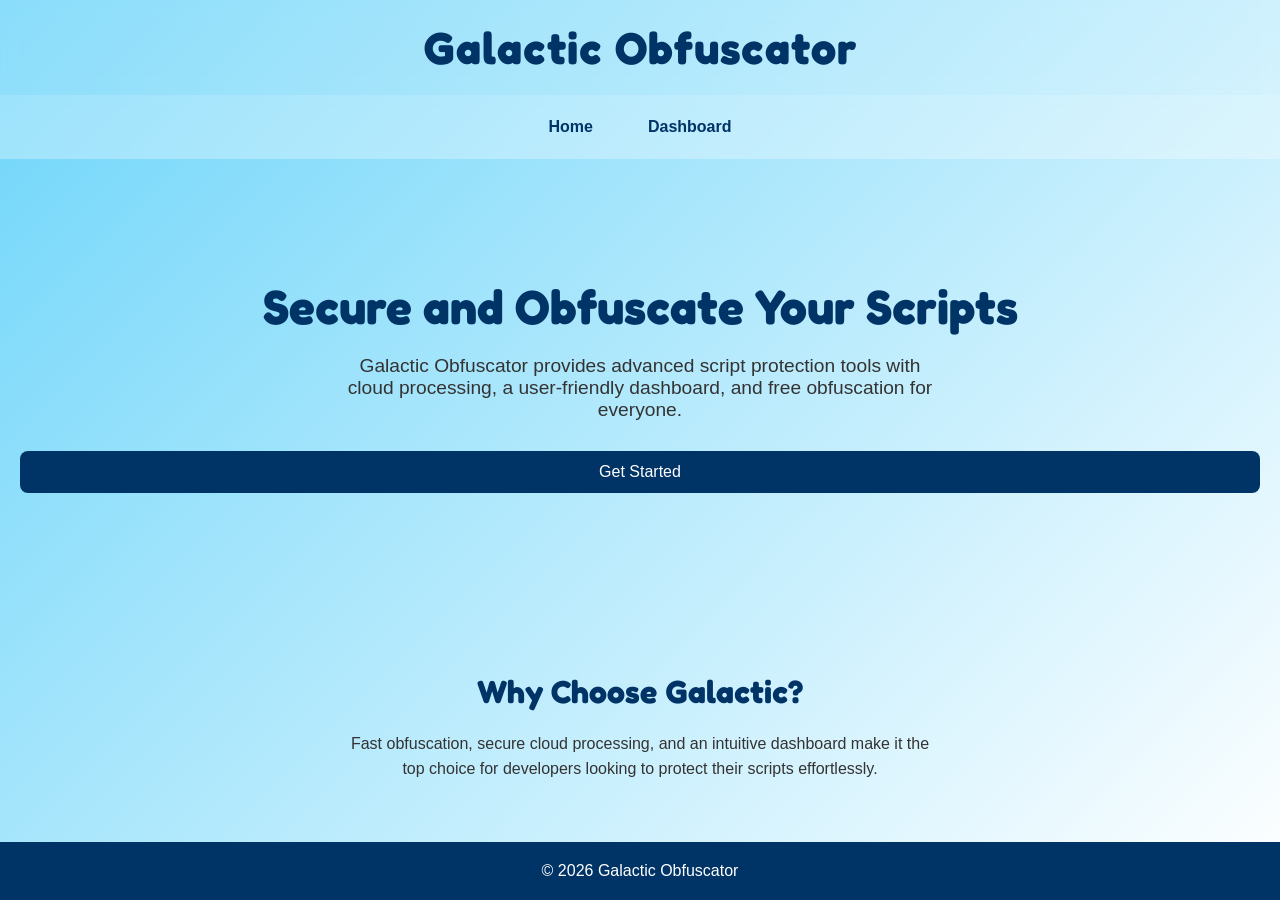
==== index.html @ f1b13725 "Update index.html" ====
<!DOCTYPE html>
<html lang="en">
<head>
<meta charset="UTF-8">
<meta name="viewport" content="width=device-width, initial-scale=1.0">
<title>Galactic Obfuscator</title>
<link href="https://fonts.googleapis.com/css2?family=Fredoka+One&display=swap" rel="stylesheet">

<!-- Open Graph / Discord Embed -->
<meta property="og:title" content="Galactic Obfuscator">
<meta property="og:description" content="The best obfuscator that's online and free!">
<meta property="og:image" content="https://galactic-scripts.github.io/obfuscator/assets/galactic-obfuscator.png">
<meta property="og:url" content="https://galactic-scripts.github.io/obfuscator/">
<meta property="og:type" content="website">

<style>
* {margin:0;padding:0;box-sizing:border-box;}
body {
    background: linear-gradient(135deg, #6dd5fa, #ffffff);
    color:#333;
    min-height:100vh;
    display:flex;
    flex-direction:column;
    font-family:'Segoe UI', Tahoma, Geneva, Verdana, sans-serif;
}
header {
    padding:20px 0;
    text-align:center;
    background:rgba(255,255,255,0.2);
    backdrop-filter: blur(8px);
}
header h1 {
    font-family:'Fredoka One', cursive;
    font-size:2.8rem;
    color:#003366;
    letter-spacing:1px;
}
nav {
    display:flex;
    justify-content:center;
    gap:25px;
    padding:15px 0;
    background:rgba(255,255,255,0.3);
    backdrop-filter: blur(5px);
}
nav a {
    text-decoration:none;
    color:#003366;
    font-weight:bold;
    padding:8px 15px;
    border-radius:6px;
    transition:all 0.3s ease;
}
nav a:hover {background:#003366; color:white;}
.hero {
    text-align:center;
    padding:100px 20px;
    flex:1;
    display:flex;
    flex-direction:column;
    justify-content:center;
}
.hero h2 {
    font-family:'Fredoka One', cursive;
    font-size:3rem;
    margin-bottom:20px;
    color:#003366;
}
.hero p {
    font-size:1.2rem;
    max-width:600px;
    margin:0 auto 30px;
}
.button {
    display:inline-block;
    padding:12px 25px; /* smaller than before */
    font-size:1rem;
    background:#003366;
    color:white;
    border-radius:8px;
    text-decoration:none;
    transition: background 0.3s ease;
}
.button:hover {background:#0055aa;}
.section {
    padding:60px 20px;
    text-align:center;
}
.section h3 {
    font-family:'Fredoka One', cursive;
    font-size:2rem;
    margin-bottom:20px;
    color:#003366;
}
.section p {
    font-size:1rem;
    max-width:600px;
    margin:auto;
    line-height:1.6;
}
footer {
    background:#003366;
    color:white;
    text-align:center;
    padding:20px;
}
</style>
</head>
<body>

<header>
<h1>Galactic Obfuscator</h1>
</header>

<nav>
<a href="index.html">Home</a>
<a href="dashboard.html">Dashboard</a>
</nav>

<div class="hero">
<h2>Secure and Obfuscate Your Scripts</h2>
<p>Galactic Obfuscator provides advanced script protection tools with cloud processing, a user-friendly dashboard, and free obfuscation for everyone.</p>
<a class="button" href="dashboard.html">Get Started</a>
</div>

<div class="section">
<h3>Why Choose Galactic?</h3>
<p>Fast obfuscation, secure cloud processing, and an intuitive dashboard make it the top choice for developers looking to protect their scripts effortlessly.</p>
</div>

<footer>
© 2026 Galactic Obfuscator
</footer>

</body>
</html>
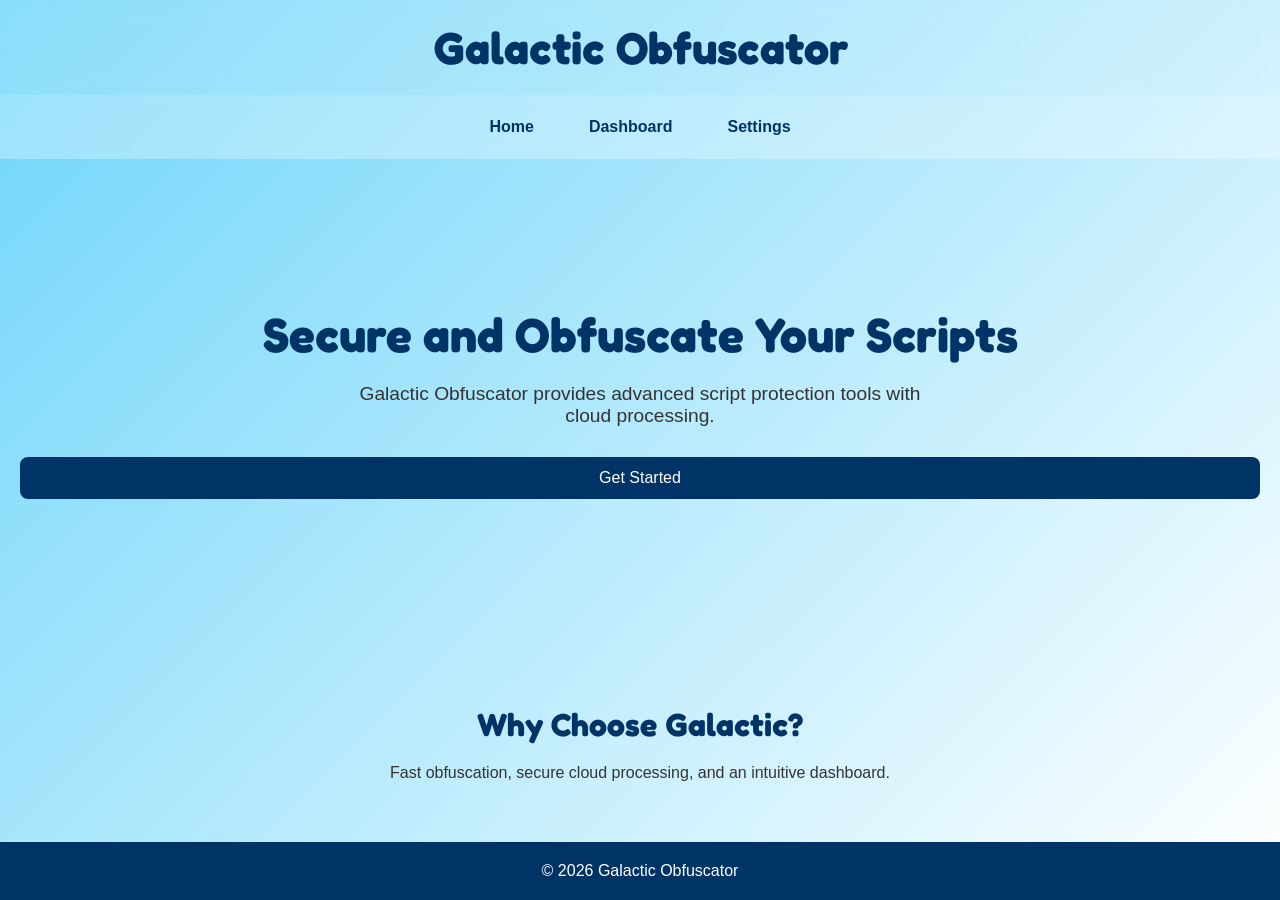
==== commit 58efd1c4: "Update index.html" ====
--- a/index.html
+++ b/index.html
@@ -6,15 +6,15 @@
 <title>Galactic Obfuscator</title>
 <link href="https://fonts.googleapis.com/css2?family=Fredoka+One&display=swap" rel="stylesheet">
 
-<!-- Open Graph / Discord Embed -->
 <meta property="og:title" content="Galactic Obfuscator">
 <meta property="og:description" content="The best obfuscator that's online and free!">
 <meta property="og:image" content="https://galactic-scripts.github.io/obfuscator/assets/galactic-obfuscator.png">
-<meta property="og:url" content="https://galactic-scripts.github.io/obfuscator/">
+<meta property="og:url" content="https://galactic-scripts.github.io/obfuscator/index.html">
 <meta property="og:type" content="website">
 
 <style>
 * {margin:0;padding:0;box-sizing:border-box;}
+
 body {
     background: linear-gradient(135deg, #6dd5fa, #ffffff);
     color:#333;
@@ -23,18 +23,20 @@
     flex-direction:column;
     font-family:'Segoe UI', Tahoma, Geneva, Verdana, sans-serif;
 }
+
 header {
     padding:20px 0;
     text-align:center;
     background:rgba(255,255,255,0.2);
     backdrop-filter: blur(8px);
 }
+
 header h1 {
     font-family:'Fredoka One', cursive;
     font-size:2.8rem;
     color:#003366;
-    letter-spacing:1px;
-}
+}
+
 nav {
     display:flex;
     justify-content:center;
@@ -43,6 +45,7 @@
     background:rgba(255,255,255,0.3);
     backdrop-filter: blur(5px);
 }
+
 nav a {
     text-decoration:none;
     color:#003366;
@@ -51,7 +54,9 @@
     border-radius:6px;
     transition:all 0.3s ease;
 }
+
 nav a:hover {background:#003366; color:white;}
+
 .hero {
     text-align:center;
     padding:100px 20px;
@@ -60,52 +65,86 @@
     flex-direction:column;
     justify-content:center;
 }
+
 .hero h2 {
     font-family:'Fredoka One', cursive;
     font-size:3rem;
     margin-bottom:20px;
     color:#003366;
 }
+
 .hero p {
     font-size:1.2rem;
     max-width:600px;
     margin:0 auto 30px;
 }
+
 .button {
     display:inline-block;
-    padding:12px 25px; /* smaller than before */
+    padding:12px 25px;
     font-size:1rem;
     background:#003366;
     color:white;
     border-radius:8px;
     text-decoration:none;
-    transition: background 0.3s ease;
-}
+}
+
 .button:hover {background:#0055aa;}
+
 .section {
     padding:60px 20px;
     text-align:center;
 }
+
 .section h3 {
     font-family:'Fredoka One', cursive;
     font-size:2rem;
     margin-bottom:20px;
     color:#003366;
 }
+
 .section p {
     font-size:1rem;
     max-width:600px;
     margin:auto;
-    line-height:1.6;
-}
+}
+
 footer {
     background:#003366;
     color:white;
     text-align:center;
     padding:20px;
 }
+
+/* DARK MODE */
+body.dark {
+    background: linear-gradient(135deg, #0f172a, #020617);
+    color: #e5e7eb;
+}
+
+body.dark header,
+body.dark nav {
+    background: rgba(0,0,0,0.4);
+}
+
+body.dark nav a {
+    color: #e5e7eb;
+}
+
+body.dark nav a:hover {
+    background: #1e293b;
+}
+
+body.dark .button {
+    background:#1e293b;
+}
+
+body.dark .button:hover {
+    background:#334155;
+}
 </style>
 </head>
+
 <body>
 
 <header>
@@ -115,22 +154,48 @@
 <nav>
 <a href="index.html">Home</a>
 <a href="dashboard.html">Dashboard</a>
+<a href="settings.html">Settings</a>
 </nav>
 
 <div class="hero">
 <h2>Secure and Obfuscate Your Scripts</h2>
-<p>Galactic Obfuscator provides advanced script protection tools with cloud processing, a user-friendly dashboard, and free obfuscation for everyone.</p>
+<p>Galactic Obfuscator provides advanced script protection tools with cloud processing.</p>
 <a class="button" href="dashboard.html">Get Started</a>
 </div>
 
 <div class="section">
 <h3>Why Choose Galactic?</h3>
-<p>Fast obfuscation, secure cloud processing, and an intuitive dashboard make it the top choice for developers looking to protect their scripts effortlessly.</p>
+<p>Fast obfuscation, secure cloud processing, and an intuitive dashboard.</p>
 </div>
 
 <footer>
 © 2026 Galactic Obfuscator
 </footer>
 
+<script>
+function applyTheme(theme) {
+    if(theme === "system"){
+        if(window.matchMedia("(prefers-color-scheme: dark)").matches){
+            document.body.classList.add("dark");
+        } else {
+            document.body.classList.remove("dark");
+        }
+    } else if(theme === "dark"){
+        document.body.classList.add("dark");
+    } else {
+        document.body.classList.remove("dark");
+    }
+}
+
+const savedTheme = localStorage.getItem("theme") || "system";
+applyTheme(savedTheme);
+
+window.matchMedia("(prefers-color-scheme: dark)").addEventListener("change", () => {
+    if((localStorage.getItem("theme") || "system") === "system"){
+        applyTheme("system");
+    }
+});
+</script>
+
 </body>
 </html>
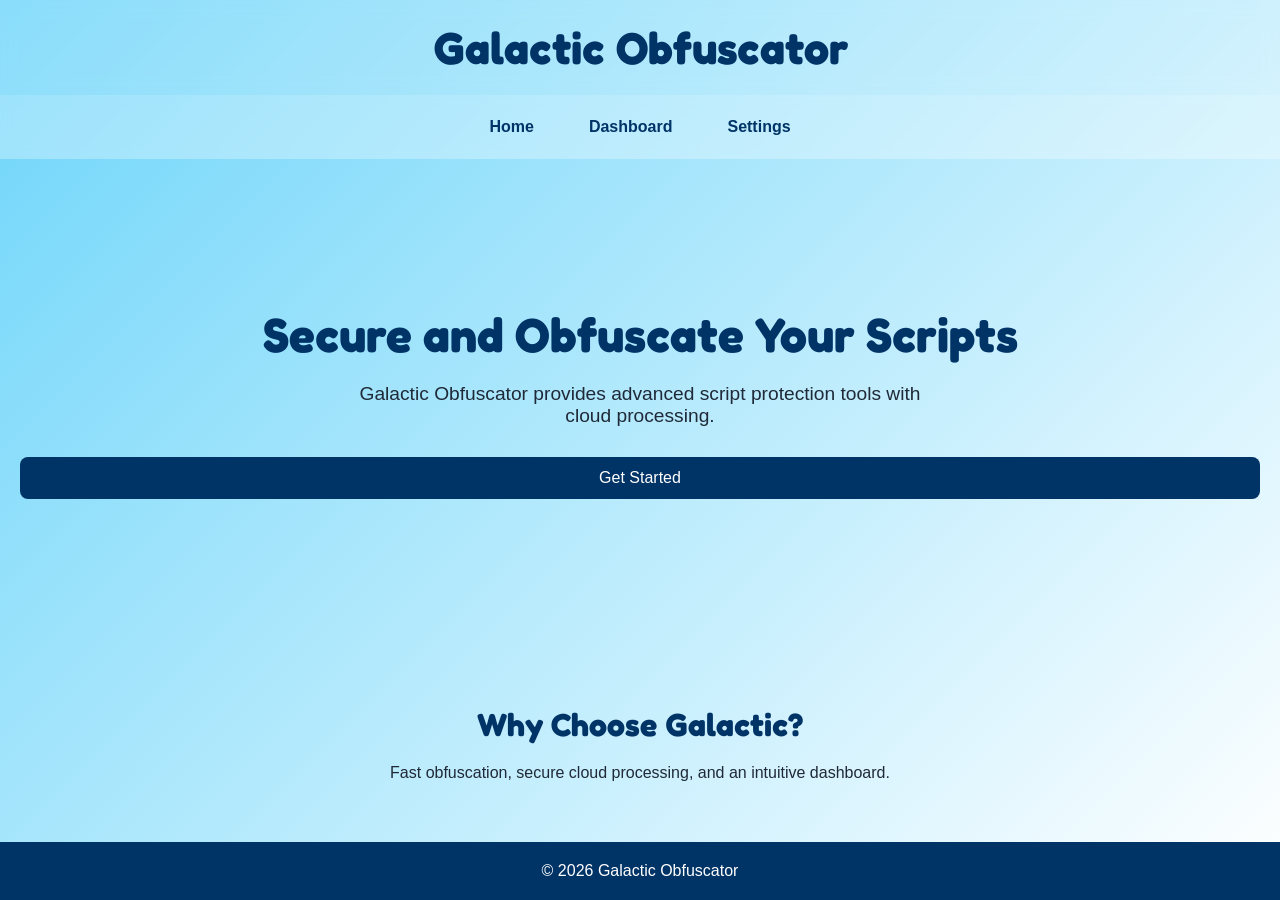
==== commit 1ec36911: "Update index.html" ====
--- a/index.html
+++ b/index.html
@@ -17,7 +17,7 @@
 
 body {
     background: linear-gradient(135deg, #6dd5fa, #ffffff);
-    color:#333;
+    color:#1f2937;
     min-height:100vh;
     display:flex;
     flex-direction:column;
@@ -116,12 +116,15 @@
     padding:20px;
 }
 
-/* DARK MODE */
 body.dark {
     background: linear-gradient(135deg, #0f172a, #020617);
     color: #e5e7eb;
 }
 
+body.dark * {
+    color: inherit;
+}
+
 body.dark header,
 body.dark nav {
     background: rgba(0,0,0,0.4);
@@ -133,10 +136,12 @@
 
 body.dark nav a:hover {
     background: #1e293b;
+    color: white;
 }
 
 body.dark .button {
     background:#1e293b;
+    color:white;
 }
 
 body.dark .button:hover {
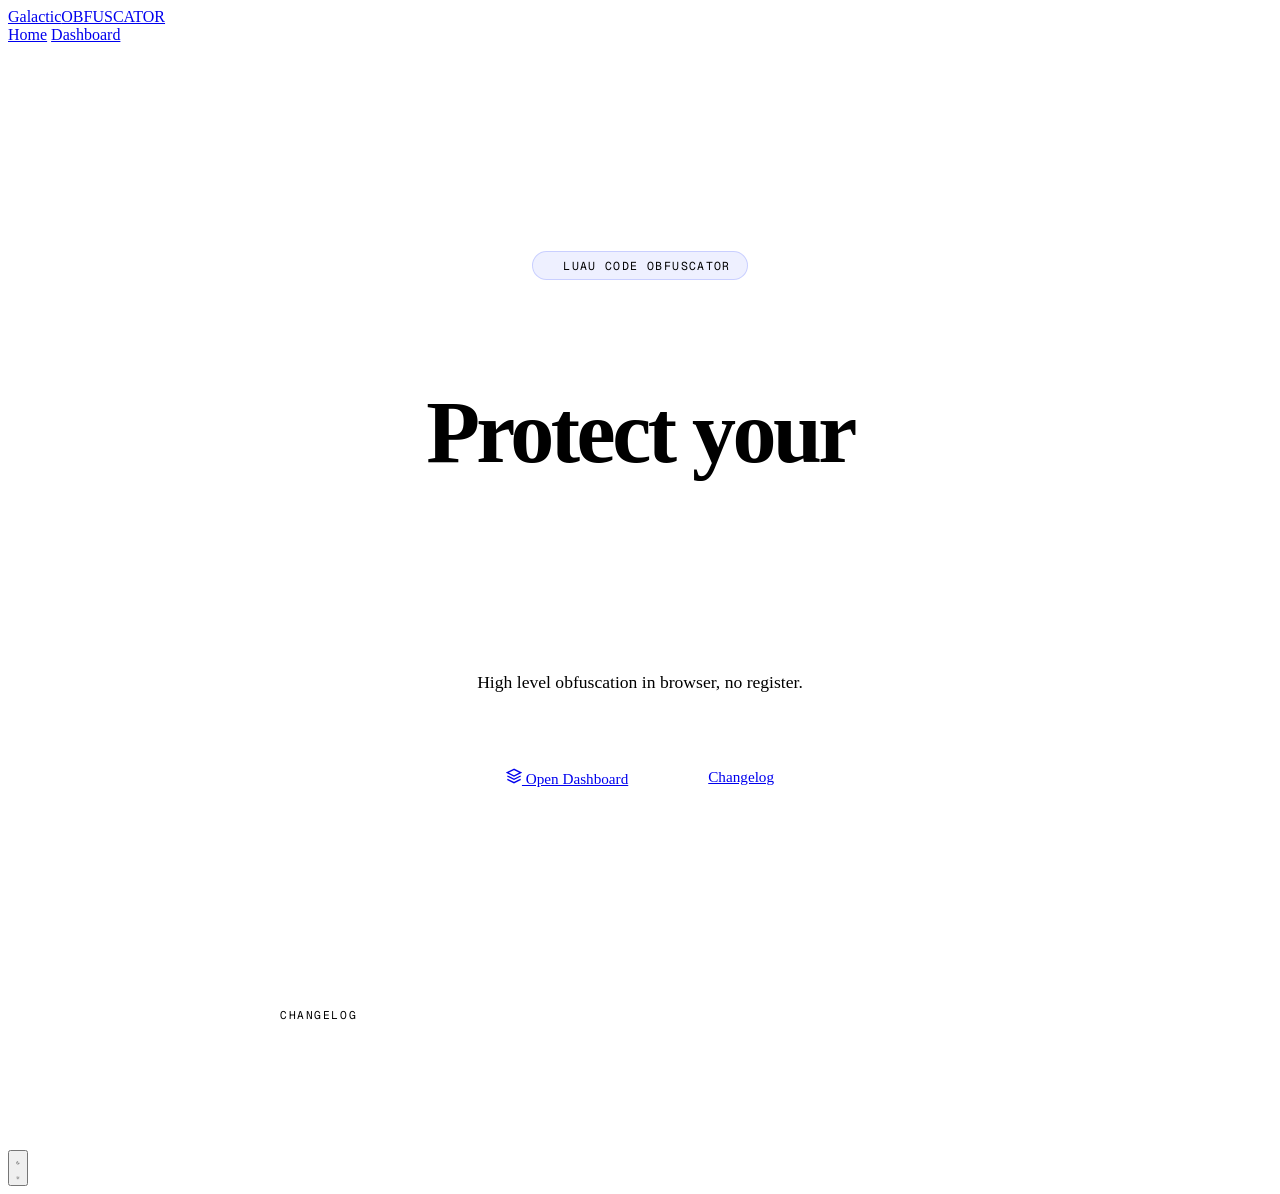
==== commit c1b5b6d5: "Update index.html" ====
--- a/index.html
+++ b/index.html
@@ -1,206 +1,292 @@
 <!DOCTYPE html>
-<html lang="en">
+<html lang="ru" data-theme="dark">
 <head>
-<meta charset="UTF-8">
-<meta name="viewport" content="width=device-width, initial-scale=1.0">
-<title>Galactic Obfuscator</title>
-<link href="https://fonts.googleapis.com/css2?family=Fredoka+One&display=swap" rel="stylesheet">
-
-<meta property="og:title" content="Galactic Obfuscator">
-<meta property="og:description" content="The best obfuscator that's online and free!">
-<meta property="og:image" content="https://galactic-scripts.github.io/obfuscator/assets/galactic-obfuscator.png">
-<meta property="og:url" content="https://galactic-scripts.github.io/obfuscator/index.html">
-<meta property="og:type" content="website">
-
-<style>
-* {margin:0;padding:0;box-sizing:border-box;}
-
-body {
-    background: linear-gradient(135deg, #6dd5fa, #ffffff);
-    color:#1f2937;
-    min-height:100vh;
-    display:flex;
-    flex-direction:column;
-    font-family:'Segoe UI', Tahoma, Geneva, Verdana, sans-serif;
-}
-
-header {
-    padding:20px 0;
-    text-align:center;
-    background:rgba(255,255,255,0.2);
-    backdrop-filter: blur(8px);
-}
-
-header h1 {
-    font-family:'Fredoka One', cursive;
-    font-size:2.8rem;
-    color:#003366;
-}
-
-nav {
-    display:flex;
-    justify-content:center;
-    gap:25px;
-    padding:15px 0;
-    background:rgba(255,255,255,0.3);
-    backdrop-filter: blur(5px);
-}
-
-nav a {
-    text-decoration:none;
-    color:#003366;
-    font-weight:bold;
-    padding:8px 15px;
-    border-radius:6px;
-    transition:all 0.3s ease;
-}
-
-nav a:hover {background:#003366; color:white;}
-
-.hero {
-    text-align:center;
-    padding:100px 20px;
-    flex:1;
-    display:flex;
-    flex-direction:column;
-    justify-content:center;
-}
-
-.hero h2 {
-    font-family:'Fredoka One', cursive;
-    font-size:3rem;
-    margin-bottom:20px;
-    color:#003366;
-}
-
-.hero p {
-    font-size:1.2rem;
-    max-width:600px;
-    margin:0 auto 30px;
-}
-
-.button {
-    display:inline-block;
-    padding:12px 25px;
-    font-size:1rem;
-    background:#003366;
-    color:white;
-    border-radius:8px;
-    text-decoration:none;
-}
-
-.button:hover {background:#0055aa;}
-
-.section {
-    padding:60px 20px;
-    text-align:center;
-}
-
-.section h3 {
-    font-family:'Fredoka One', cursive;
-    font-size:2rem;
-    margin-bottom:20px;
-    color:#003366;
-}
-
-.section p {
-    font-size:1rem;
-    max-width:600px;
-    margin:auto;
-}
-
-footer {
-    background:#003366;
-    color:white;
-    text-align:center;
-    padding:20px;
-}
-
-body.dark {
-    background: linear-gradient(135deg, #0f172a, #020617);
-    color: #e5e7eb;
-}
-
-body.dark * {
-    color: inherit;
-}
-
-body.dark header,
-body.dark nav {
-    background: rgba(0,0,0,0.4);
-}
-
-body.dark nav a {
-    color: #e5e7eb;
-}
-
-body.dark nav a:hover {
-    background: #1e293b;
-    color: white;
-}
-
-body.dark .button {
-    background:#1e293b;
-    color:white;
-}
-
-body.dark .button:hover {
-    background:#334155;
-}
-</style>
+  <meta charset="UTF-8" />
+  <meta name="viewport" content="width=device-width, initial-scale=1.0"/>
+  <title>Galactic Obfuscator - Home</title>
+  <link rel="preconnect" href="https://fonts.googleapis.com">
+  <link href="https://fonts.googleapis.com/css2?family=Geist:wght@400;600;800&family=Geist+Mono:wght@400;700&display=swap" rel="stylesheet">
+  <link rel="stylesheet" href="design.css">
+  <style>
+    /* ── Hero ── */
+    .hero {
+      display: flex;
+      flex-direction: column;
+      align-items: center;
+      justify-content: center;
+      text-align: center;
+      min-height: calc(100vh - 64px);
+      padding: 4rem 2rem;
+      position: relative;
+      z-index: 1;
+    }
+
+    .hero-badge {
+      display: inline-flex;
+      align-items: center;
+      gap: 0.5rem;
+      font-family: 'Geist Mono', monospace;
+      font-size: 0.72rem;
+      letter-spacing: 0.12em;
+      text-transform: uppercase;
+      color: var(--accent);
+      background: rgba(92,111,255,0.1);
+      border: 1px solid rgba(92,111,255,0.25);
+      padding: 0.4rem 1rem;
+      border-radius: 100px;
+      margin-bottom: 2rem;
+      animation: fadeUp 0.5s ease both;
+    }
+    .hero-badge::before {
+      content: '';
+      width: 6px; height: 6px;
+      border-radius: 50%;
+      background: var(--accent);
+      box-shadow: 0 0 6px var(--accent);
+    }
+
+    .hero h1 {
+      font-size: clamp(2.8rem, 8vw, 5.5rem);
+      font-weight: 800;
+      line-height: 1.08;
+      letter-spacing: -0.04em;
+      max-width: 800px;
+      animation: fadeUp 0.5s 0.1s ease both;
+    }
+    .hero h1 em {
+      font-style: normal;
+      background: linear-gradient(90deg, var(--accent), var(--accent2));
+      -webkit-background-clip: text;
+      -webkit-text-fill-color: transparent;
+    }
+
+    .hero-sub {
+      color: var(--text-muted);
+      font-size: 1.1rem;
+      max-width: 480px;
+      margin-top: 1.25rem;
+      line-height: 1.6;
+      animation: fadeUp 0.5s 0.2s ease both;
+    }
+
+    .hero-actions {
+      display: flex;
+      gap: 1rem;
+      margin-top: 2.5rem;
+      animation: fadeUp 0.5s 0.3s ease both;
+    }
+
+    .btn-lg {
+      padding: 0.85rem 2rem;
+      font-size: 0.95rem;
+      border-radius: 12px;
+    }
+
+    /* ── Changelog ── */
+    .changelog-section {
+      position: relative;
+      z-index: 1;
+      max-width: 720px;
+      margin: 0 auto;
+      padding: 0 2rem 6rem;
+    }
+
+    .section-label {
+      font-family: 'Geist Mono', monospace;
+      font-size: 0.7rem;
+      letter-spacing: 0.14em;
+      text-transform: uppercase;
+      color: var(--accent);
+      margin-bottom: 2rem;
+      display: flex;
+      align-items: center;
+      gap: 0.75rem;
+    }
+    .section-label::after {
+      content: '';
+      flex: 1;
+      height: 1px;
+      background: var(--border);
+    }
+
+    .changelog-list {
+      display: flex;
+      flex-direction: column;
+      gap: 1px;
+    }
+
+    .changelog-item {
+      display: grid;
+      grid-template-columns: 110px 1fr;
+      gap: 1.5rem;
+      padding: 1.5rem 0;
+      border-bottom: 1px solid var(--border);
+      animation: fadeUp 0.5s ease both;
+    }
+    .changelog-item:last-child { border-bottom: none; }
+
+    .changelog-date {
+      font-family: 'Geist Mono', monospace;
+      font-size: 0.72rem;
+      color: var(--text-muted);
+      padding-top: 0.2rem;
+      letter-spacing: 0.05em;
+    }
+
+    .changelog-body {}
+
+    .changelog-version {
+      display: inline-flex;
+      align-items: center;
+      gap: 0.4rem;
+      font-family: 'Geist Mono', monospace;
+      font-size: 0.72rem;
+      font-weight: 700;
+      color: var(--accent2);
+      background: rgba(167,139,250,0.1);
+      border: 1px solid rgba(167,139,250,0.2);
+      padding: 0.2rem 0.6rem;
+      border-radius: 6px;
+      margin-bottom: 0.6rem;
+    }
+
+    .changelog-title {
+      font-size: 1rem;
+      font-weight: 600;
+      margin-bottom: 0.5rem;
+      letter-spacing: -0.02em;
+    }
+
+    .changelog-notes {
+      list-style: none;
+      display: flex;
+      flex-direction: column;
+      gap: 0.3rem;
+    }
+    .changelog-notes li {
+      font-size: 0.875rem;
+      color: var(--text-muted);
+      display: flex;
+      gap: 0.6rem;
+      line-height: 1.5;
+    }
+    .changelog-notes li::before {
+      content: '—';
+      color: var(--accent);
+      flex-shrink: 0;
+    }
+
+    /* tags */
+    .tag {
+      display: inline-block;
+      font-family: 'Geist Mono', monospace;
+      font-size: 0.65rem;
+      padding: 0.15rem 0.5rem;
+      border-radius: 4px;
+      margin-left: 0.4rem;
+      vertical-align: middle;
+      font-weight: 700;
+      letter-spacing: 0.05em;
+    }
+    .tag-new  { background: rgba(34,197,94,0.12);  color: #22c55e; }
+    .tag-fix  { background: rgba(251,191,36,0.12); color: #fbbf24; }
+    .tag-upd  { background: rgba(92,111,255,0.12); color: var(--accent); }
+
+    @media (max-width: 560px) {
+      .changelog-item { grid-template-columns: 1fr; gap: 0.5rem; }
+    }
+  </style>
 </head>
-
 <body>
 
-<header>
-<h1>Galactic Obfuscator</h1>
-</header>
-
+<!-- Stars -->
+<div class="stars" id="stars"></div>
+<div class="nebula nebula-1"></div>
+<div class="nebula nebula-2"></div>
+<div class="nebula nebula-3"></div>
+
+<!-- Nav -->
 <nav>
-<a href="index.html">Home</a>
-<a href="dashboard.html">Dashboard</a>
-<a href="settings.html">Settings</a>
+  <a href="/" class="nav-logo">Galactic<span>OBFUSCATOR</span></a>
+  <div class="nav-links">
+    <a href="home.html" class="active">Home</a>
+    <a href="index.html">Dashboard</a>
+  </div>
 </nav>
 
-<div class="hero">
-<h2>Secure and Obfuscate Your Scripts</h2>
-<p>Galactic Obfuscator provides advanced script protection tools with cloud processing.</p>
-<a class="button" href="dashboard.html">Get Started</a>
-</div>
-
-<div class="section">
-<h3>Why Choose Galactic?</h3>
-<p>Fast obfuscation, secure cloud processing, and an intuitive dashboard.</p>
-</div>
-
-<footer>
-© 2026 Galactic Obfuscator
-</footer>
+<!-- Hero -->
+<section class="hero">
+  <div class="hero-badge">Luau Code Obfuscator</div>
+  <h1>Protect your<br><em>Luau scripts</em></h1>
+  <p class="hero-sub">High level obfuscation in browser, no register.</p>
+  <div class="hero-actions">
+    <a href="index.html" class="btn btn-primary btn-lg">
+      <svg width="16" height="16" fill="none" stroke="currentColor" stroke-width="2" viewBox="0 0 24 24">
+        <path d="M12 2L2 7l10 5 10-5-10-5z"/>
+        <path d="M2 17l10 5 10-5"/>
+        <path d="M2 12l10 5 10-5"/>
+      </svg>
+      Open Dashboard
+    </a>
+    <a href="#changelog" class="btn btn-secondary btn-lg">Changelog</a>
+  </div>
+</section>
+
+<!-- Changelog -->
+<section class="changelog-section" id="changelog">
+  <div class="section-label">Changelog</div>
+
+  <div class="changelog-list">
+
+
+
+  </div>
+</section>
+
+<!-- Theme Toggle -->
+<button id="theme-toggle" title="Toggle theme">
+  <svg id="icon-moon" xmlns="http://www.w3.org/2000/svg" fill="none"
+    viewBox="0 0 24 24" stroke="currentColor" stroke-width="2">
+    <path d="M21 12.79A9 9 0 1111.21 3a7 7 0 009.79 9.79z"/>
+  </svg>
+  <svg id="icon-sun" xmlns="http://www.w3.org/2000/svg" fill="none"
+    viewBox="0 0 24 24" stroke="currentColor" stroke-width="2">
+    <circle cx="12" cy="12" r="5"/>
+    <line x1="12" y1="1" x2="12" y2="3"/>
+    <line x1="12" y1="21" x2="12" y2="23"/>
+    <line x1="4.22" y1="4.22" x2="5.64" y2="5.64"/>
+    <line x1="18.36" y1="18.36" x2="19.78" y2="19.78"/>
+    <line x1="1" y1="12" x2="3" y2="12"/>
+    <line x1="21" y1="12" x2="23" y2="12"/>
+    <line x1="4.22" y1="19.78" x2="5.64" y2="18.36"/>
+    <line x1="18.36" y1="5.64" x2="19.78" y2="4.22"/>
+  </svg>
+</button>
 
 <script>
-function applyTheme(theme) {
-    if(theme === "system"){
-        if(window.matchMedia("(prefers-color-scheme: dark)").matches){
-            document.body.classList.add("dark");
-        } else {
-            document.body.classList.remove("dark");
-        }
-    } else if(theme === "dark"){
-        document.body.classList.add("dark");
-    } else {
-        document.body.classList.remove("dark");
-    }
-}
-
-const savedTheme = localStorage.getItem("theme") || "system";
-applyTheme(savedTheme);
-
-window.matchMedia("(prefers-color-scheme: dark)").addEventListener("change", () => {
-    if((localStorage.getItem("theme") || "system") === "system"){
-        applyTheme("system");
-    }
-});
+  // Stars
+  const starsEl = document.getElementById('stars');
+  for (let i = 0; i < 120; i++) {
+    const s = document.createElement('span');
+    s.style.cssText = `
+      left:${Math.random()*100}%;
+      top:${Math.random()*100}%;
+      --d:${2+Math.random()*4}s;
+      --delay:${Math.random()*5}s;
+      opacity:${0.2+Math.random()*0.6};
+      width:${Math.random()<0.15?3:2}px;
+      height:${Math.random()<0.15?3:2}px;
+    `;
+    starsEl.appendChild(s);
+  }
+
+  // Theme toggle
+  document.getElementById('theme-toggle').addEventListener('click', () => {
+    const html = document.documentElement;
+    html.setAttribute('data-theme',
+      html.getAttribute('data-theme') === 'dark' ? 'light' : 'dark'
+    );
+  });
 </script>
-
 </body>
 </html>
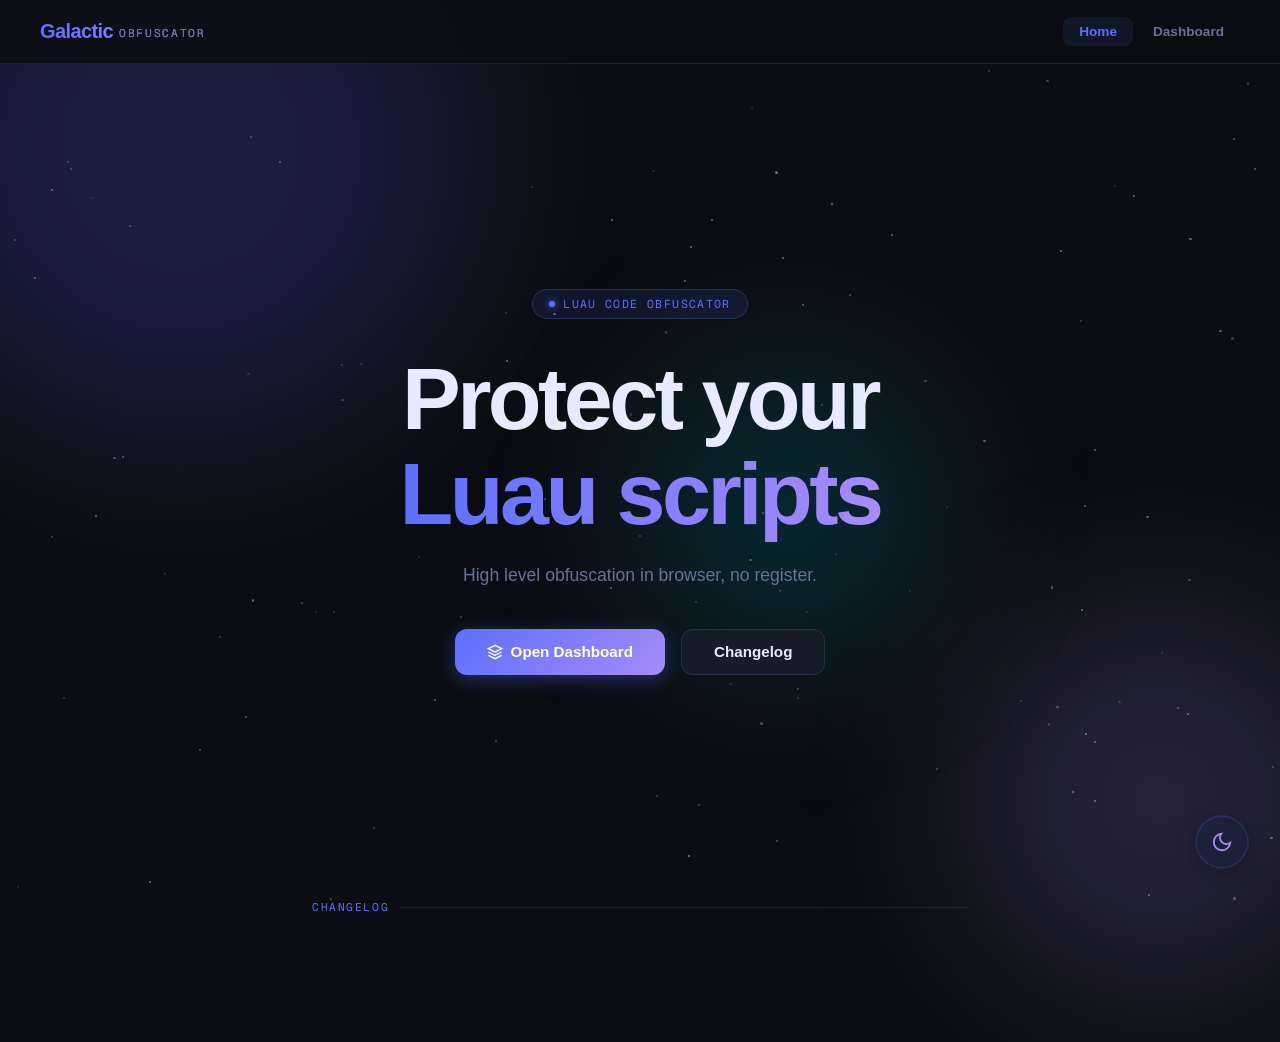
==== commit 7721ea4f: "Update index.html" ====
--- a/index.html
+++ b/index.html
@@ -220,7 +220,7 @@
   <h1>Protect your<br><em>Luau scripts</em></h1>
   <p class="hero-sub">High level obfuscation in browser, no register.</p>
   <div class="hero-actions">
-    <a href="index.html" class="btn btn-primary btn-lg">
+    <a href="dashboard.html" class="btn btn-primary btn-lg">
       <svg width="16" height="16" fill="none" stroke="currentColor" stroke-width="2" viewBox="0 0 24 24">
         <path d="M12 2L2 7l10 5 10-5-10-5z"/>
         <path d="M2 17l10 5 10-5"/>
--- a/design.css
+++ b/design.css
@@ -0,0 +1,436 @@
+/* ══════════════════════════════════════
+   Galactic Obfuscator — design.css
+   ══════════════════════════════════════ */
+
+/* ── Theme variables ── */
+:root[data-theme="dark"] {
+  --bg:           #0b0d12;
+  --bg2:          #111420;
+  --bg3:          #181c2a;
+  --border:       rgba(99,120,255,0.18);
+  --accent:       #5c6fff;
+  --accent2:      #a78bfa;
+  --text:         #e8eaff;
+  --text-muted:   #6b7099;
+  --glow:         rgba(92,111,255,0.35);
+  --star:         rgba(255,255,255,0.55);
+  --toggle-bg:    #1c2038;
+  --toggle-icon:  #a78bfa;
+  --nav-bg:       rgba(11,13,18,0.85);
+  --editor-bg:    #0d1020;
+  --scrollbar:    #2a2f4a;
+}
+:root[data-theme="light"] {
+  --bg:           #f0f2ff;
+  --bg2:          #ffffff;
+  --bg3:          #e8ecff;
+  --border:       rgba(92,111,255,0.2);
+  --accent:       #4455ee;
+  --accent2:      #7c3aed;
+  --text:         #1a1d3a;
+  --text-muted:   #6b6fa8;
+  --glow:         rgba(68,85,238,0.18);
+  --star:         rgba(68,85,238,0.2);
+  --toggle-bg:    #dde0ff;
+  --toggle-icon:  #f59e0b;
+  --nav-bg:       rgba(240,242,255,0.9);
+  --editor-bg:    #f8f9ff;
+  --scrollbar:    #c5caee;
+}
+
+/* ── Reset ── */
+*, *::before, *::after { box-sizing: border-box; margin: 0; padding: 0; }
+html { scroll-behavior: smooth; }
+
+body {
+  font-family: 'Geist', sans-serif;
+  background: var(--bg);
+  color: var(--text);
+  min-height: 100vh;
+  transition: background 0.4s, color 0.4s;
+  overflow-x: hidden;
+}
+a {
+  text-decoration: none;
+}
+/* ── Scrollbar ── */
+::-webkit-scrollbar { width: 6px; }
+::-webkit-scrollbar-track { background: transparent; }
+::-webkit-scrollbar-thumb { background: transparent; border-radius: 6px; }
+/* ── Stars background ── */
+.stars {
+  position: fixed;
+  inset: 0;
+  pointer-events: none;
+  z-index: 0;
+  overflow: hidden;
+}
+.stars span {
+  position: absolute;
+  width: 2px; height: 2px;
+  border-radius: 50%;
+  background: var(--star);
+  animation: twinkle var(--d, 3s) infinite var(--delay, 0s) ease-in-out;
+}
+@keyframes twinkle {
+  0%, 100% { opacity: 0.2; transform: scale(1); }
+  50%       { opacity: 1;   transform: scale(1.6); }
+}
+
+/* ── Nebula glow ── */
+.nebula {
+  position: fixed;
+  pointer-events: none;
+  z-index: 0;
+  border-radius: 50%;
+  filter: blur(90px);
+  opacity: 0.18;
+  transition: opacity 0.4s;
+}
+[data-theme="light"] .nebula { opacity: 0.1; }
+.nebula-1 { width: 600px; height: 600px; background: #5c6fff; top: -150px; left: -120px; }
+.nebula-2 { width: 400px; height: 400px; background: #a78bfa; bottom: -100px; right: -80px; }
+.nebula-3 { width: 300px; height: 300px; background: #06b6d4; top: 40%; left: 50%; }
+
+/* ── Nav ── */
+nav {
+  position: sticky;
+  top: 0; z-index: 100;
+  display: flex;
+  align-items: center;
+  justify-content: space-between;
+  padding: 0 2.5rem;
+  height: 64px;
+  background: var(--nav-bg);
+  backdrop-filter: blur(18px);
+  border-bottom: 1px solid var(--border);
+  transition: background 0.4s, border-color 0.4s;
+}
+.nav-logo {
+  font-family: 'Geist', sans-serif;
+  font-weight: 800;
+  font-size: 1.25rem;
+  background: linear-gradient(90deg, var(--accent), var(--accent2));
+  -webkit-background-clip: text;
+  -webkit-text-fill-color: transparent;
+  letter-spacing: -0.03em;
+}
+.nav-logo span {
+  font-family: 'Geist Mono', monospace;
+  font-weight: 400;
+  font-size: 0.7rem;
+  -webkit-text-fill-color: var(--text-muted);
+  margin-left: 6px;
+  vertical-align: middle;
+  letter-spacing: 0.15em;
+}
+.nav-links { display: flex; gap: 0.25rem; }
+.nav-links a {
+  font-size: 0.85rem;
+  font-weight: 600;
+  color: var(--text-muted);
+  text-decoration: none;
+  padding: 0.45rem 1rem;
+  border-radius: 8px;
+  transition: color 0.2s, background 0.2s;
+}
+.nav-links a:hover,
+.nav-links a.active {
+  color: var(--accent);
+  background: rgba(92,111,255,0.1);
+}
+
+/* ── Layout ── */
+.container {
+  position: relative;
+  z-index: 1;
+  max-width: 1100px;
+  margin: 0 auto;
+  padding: 3rem 2rem 6rem;
+}
+
+/* ── Page header ── */
+.page-header {
+  margin-bottom: 2.5rem;
+  animation: fadeUp 0.6s ease both;
+}
+.page-header h1 {
+  font-size: clamp(1.8rem, 4vw, 2.6rem);
+  font-weight: 800;
+  line-height: 1.15;
+  letter-spacing: -0.04em;
+}
+.page-header h1 em {
+  font-style: normal;
+  background: linear-gradient(90deg, var(--accent), var(--accent2));
+  -webkit-background-clip: text;
+  -webkit-text-fill-color: transparent;
+}
+.page-header p {
+  color: var(--text-muted);
+  font-size: 0.95rem;
+  margin-top: 0.5rem;
+  font-family: 'Geist Mono', monospace;
+}
+
+/* ── Stats row ── */
+.stats-row {
+  display: grid;
+  grid-template-columns: repeat(2, 1fr);
+  gap: 1rem;
+  margin-bottom: 1.5rem;
+  animation: fadeUp 0.6s 0.05s ease both;
+}
+@media (max-width: 600px) { .stats-row { grid-template-columns: 1fr 1fr; } }
+
+.stat-card {
+  background: var(--bg2);
+  border: 1px solid var(--border);
+  border-radius: 14px;
+  padding: 1.1rem 1.3rem;
+  transition: background 0.4s, box-shadow 0.3s;
+}
+.stat-card:hover { box-shadow: 0 0 24px var(--glow); }
+.stat-card .val {
+  font-size: 1.8rem;
+  font-weight: 800;
+  letter-spacing: -0.04em;
+  background: linear-gradient(90deg, var(--accent), var(--accent2));
+  -webkit-background-clip: text;
+  -webkit-text-fill-color: transparent;
+}
+.stat-card .lbl {
+  font-family: 'Geist Mono', monospace;
+  font-size: 0.7rem;
+  color: var(--text-muted);
+  margin-top: 0.2rem;
+  letter-spacing: 0.08em;
+}
+
+/* ── Cards ── */
+.card {
+  background: var(--bg2);
+  border: 1px solid var(--border);
+  border-radius: 16px;
+  padding: 1.5rem;
+  position: relative;
+  overflow: hidden;
+  transition: background 0.4s, border-color 0.4s, box-shadow 0.3s;
+}
+.card::before {
+  content: '';
+  position: absolute;
+  inset: 0;
+  border-radius: inherit;
+  background: linear-gradient(135deg, rgba(92,111,255,0.06), transparent 60%);
+  pointer-events: none;
+}
+.card:hover { box-shadow: 0 0 32px var(--glow); }
+
+.card-label {
+  font-size: 0.7rem;
+  font-family: 'Geist Mono', monospace;
+  letter-spacing: 0.12em;
+  text-transform: uppercase;
+  color: var(--accent);
+  margin-bottom: 0.75rem;
+  display: flex;
+  align-items: center;
+  gap: 0.5rem;
+}
+.card-label::before {
+  content: '';
+  display: inline-block;
+  width: 6px; height: 6px;
+  border-radius: 50%;
+  background: var(--accent);
+  box-shadow: 0 0 6px var(--accent);
+}
+
+/* ── Editor grid ── */
+.editor-grid {
+  display: grid;
+  grid-template-columns: 1fr 1fr;
+  gap: 1.25rem;
+  animation: fadeUp 0.6s 0.15s ease both;
+}
+@media (max-width: 720px) {
+  .editor-grid { grid-template-columns: 1fr; }
+}
+
+textarea {
+  width: 100%;
+  height: 320px;
+  background: var(--editor-bg);
+  border: 1px solid var(--border);
+  border-radius: 10px;
+  color: var(--text);
+  font-family: 'Geist Mono', monospace;
+  font-size: 0.8rem;
+  line-height: 1.7;
+  padding: 1rem 1.1rem;
+  resize: vertical;
+  outline: none;
+  transition: border-color 0.25s, background 0.4s, box-shadow 0.25s;
+  scrollbar-width: thin;
+  scrollbar-color: var(--scrollbar) transparent;
+}
+textarea:focus {
+  border-color: var(--accent);
+  box-shadow: 0 0 0 3px var(--glow);
+}
+textarea::placeholder { color: var(--text-muted); }
+
+/* ── Actions ── */
+.actions {
+  display: flex;
+  gap: 0.75rem;
+  flex-wrap: wrap;
+  margin-top: 1.5rem;
+  animation: fadeUp 0.6s 0.25s ease both;
+}
+
+.btn {
+  display: inline-flex;
+  align-items: center;
+  gap: 0.5rem;
+  padding: 0.65rem 1.5rem;
+  border-radius: 10px;
+  font-family: 'Geist', sans-serif;
+  font-weight: 700;
+  font-size: 0.88rem;
+  cursor: pointer;
+  border: none;
+  transition: all 0.22s;
+  position: relative;
+  overflow: hidden;
+}
+.btn::after {
+  content: '';
+  position: absolute;
+  inset: 0;
+  background: rgba(255,255,255,0.1);
+  opacity: 0;
+  transition: opacity 0.2s;
+}
+.btn:hover::after { opacity: 1; }
+
+.btn-primary {
+  background: linear-gradient(135deg, var(--accent), var(--accent2));
+  color: #fff;
+  box-shadow: 0 4px 18px var(--glow);
+}
+.btn-primary:hover {
+  transform: translateY(-2px);
+  box-shadow: 0 8px 28px var(--glow);
+}
+.btn-secondary {
+  background: var(--bg3);
+  color: var(--text);
+  border: 1px solid var(--border);
+}
+.btn-secondary:hover {
+  border-color: var(--accent);
+  color: var(--accent);
+  transform: translateY(-2px);
+}
+
+/* ── Progress bar ── */
+.progress-wrap {
+  height: 3px;
+  background: var(--bg3);
+  border-radius: 2px;
+  margin-top: 0.75rem;
+  overflow: hidden;
+  opacity: 0;
+  transition: opacity 0.3s;
+}
+.progress-wrap.active { opacity: 1; }
+.progress-bar {
+  height: 100%;
+  width: 0%;
+  background: linear-gradient(90deg, var(--accent), var(--accent2));
+  border-radius: 2px;
+  transition: width 0.05s linear;
+}
+
+/* ── Status bar ── */
+.status-bar {
+  display: flex;
+  align-items: center;
+  gap: 1rem;
+  margin-top: 1.25rem;
+  padding: 0.75rem 1rem;
+  background: var(--bg3);
+  border: 1px solid var(--border);
+  border-radius: 10px;
+  font-family: 'Geist Mono', monospace;
+  font-size: 0.72rem;
+  color: var(--text-muted);
+  animation: fadeUp 0.6s 0.35s ease both;
+}
+.status-dot {
+  width: 8px; height: 8px;
+  border-radius: 50%;
+  background: #22c55e;
+  box-shadow: 0 0 8px #22c55e;
+  flex-shrink: 0;
+}
+.status-bar span { margin-left: auto; color: var(--accent); }
+
+/* ── Theme toggle button ── */
+#theme-toggle {
+  position: fixed;
+  bottom: 2rem;
+  right: 2rem;
+  z-index: 200;
+  width: 52px; height: 52px;
+  border-radius: 50%;
+  border: 1.5px solid var(--border);
+  background: var(--toggle-bg);
+  cursor: pointer;
+  display: flex;
+  align-items: center;
+  justify-content: center;
+  box-shadow: 0 4px 20px rgba(0,0,0,0.35), 0 0 0 1px var(--border);
+  transition: background 0.35s, border-color 0.35s, transform 0.2s, box-shadow 0.3s;
+}
+#theme-toggle:hover {
+  transform: scale(1.1) rotate(15deg);
+  box-shadow: 0 6px 28px var(--glow);
+}
+#theme-toggle svg {
+  width: 22px; height: 22px;
+  color: var(--toggle-icon);
+  transition: color 0.35s, opacity 0.3s;
+}
+
+/* icon swap */
+#icon-moon { display: block; }
+#icon-sun  { display: none;  }
+[data-theme="light"] #icon-moon { display: none;  }
+[data-theme="light"] #icon-sun  { display: block; }
+
+/* ── Toast notification ── */
+.toast {
+  position: fixed;
+  bottom: 5.5rem; right: 2rem;
+  background: var(--accent);
+  color: #fff;
+  font-family: 'Geist Mono', monospace;
+  font-size: 0.75rem;
+  padding: 0.5rem 1rem;
+  border-radius: 8px;
+  z-index: 300;
+  opacity: 0;
+  transform: translateY(10px);
+  transition: opacity 0.25s, transform 0.25s;
+  pointer-events: none;
+}
+.toast.show { opacity: 1; transform: translateY(0); }
+
+/* ── Animations ── */
+@keyframes fadeUp {
+  from { opacity: 0; transform: translateY(22px); }
+  to   { opacity: 1; transform: translateY(0);    }
+}
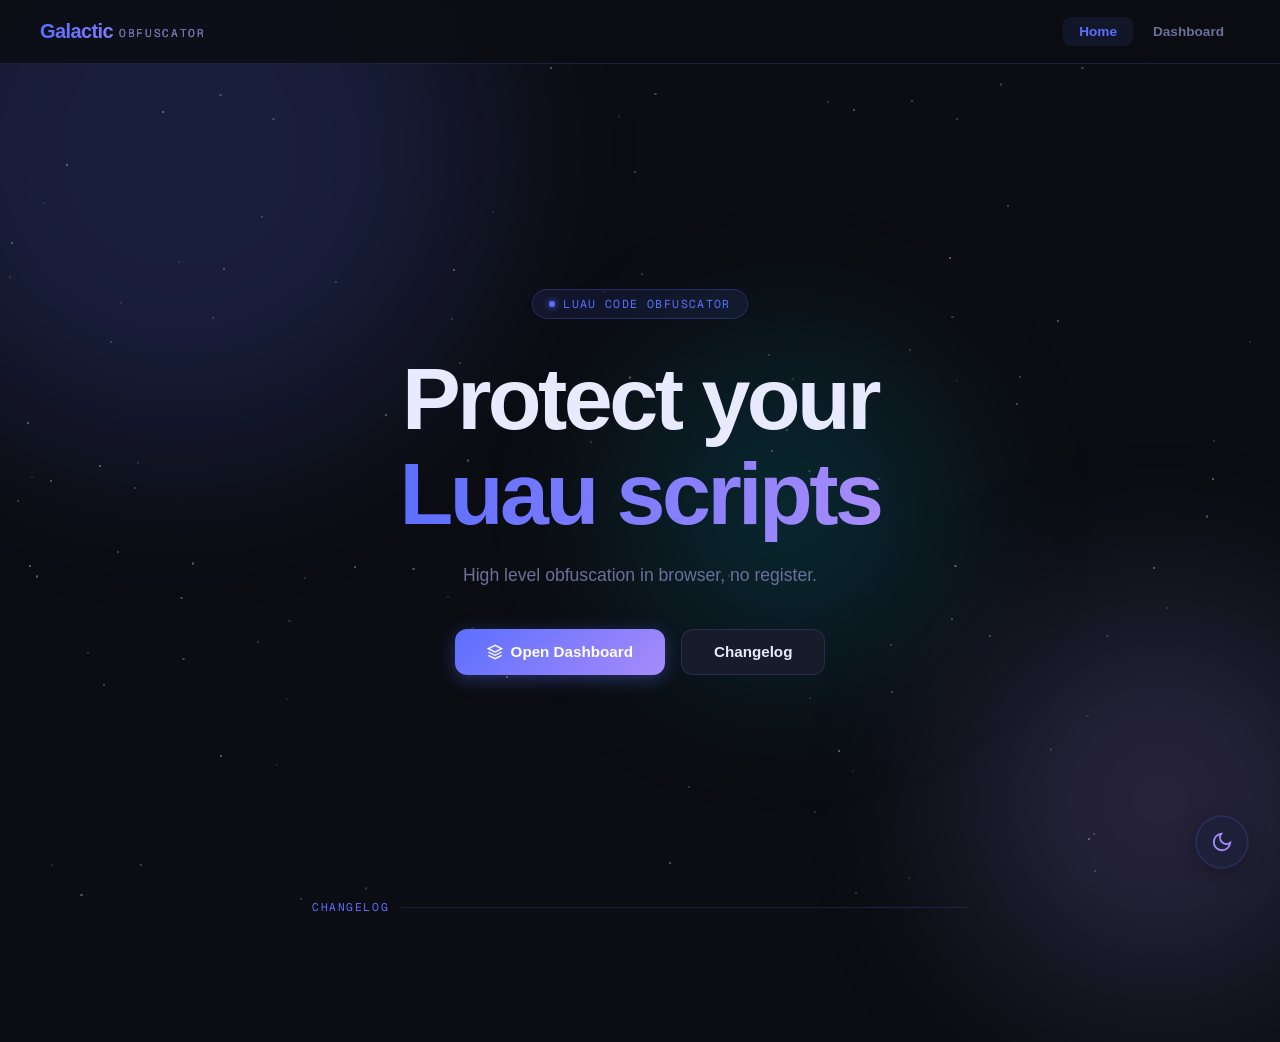
==== commit c7b7c796: "Update index.html" ====
--- a/index.html
+++ b/index.html
@@ -209,8 +209,8 @@
 <nav>
   <a href="/" class="nav-logo">Galactic<span>OBFUSCATOR</span></a>
   <div class="nav-links">
-    <a href="home.html" class="active">Home</a>
-    <a href="index.html">Dashboard</a>
+    <a href="index.html" class="active">Home</a>
+    <a href="dashboard.html">Dashboard</a>
   </div>
 </nav>
 
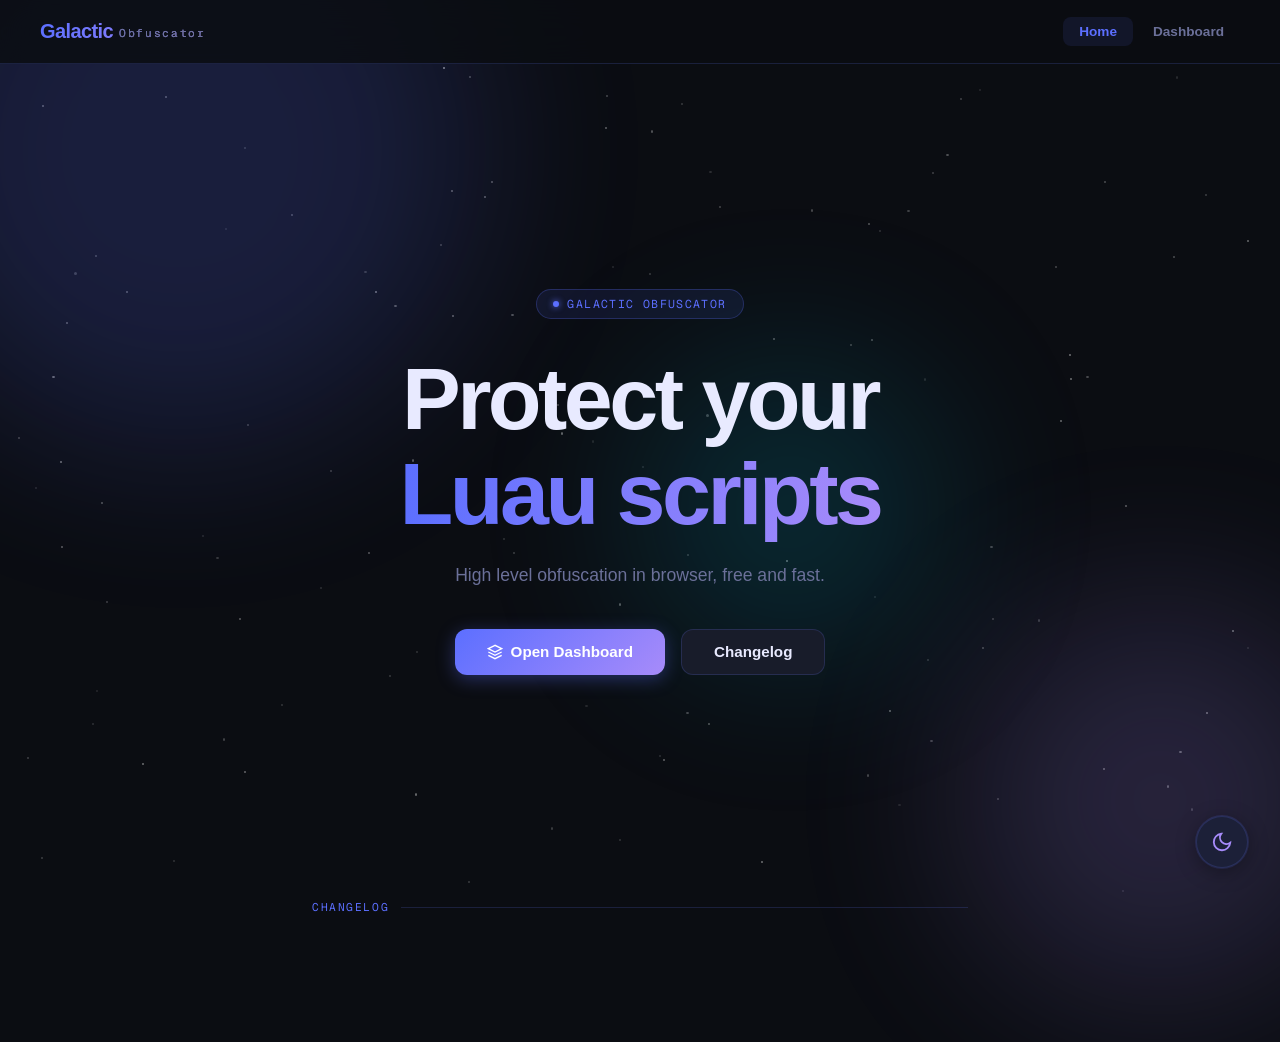
==== commit 77d334bd: "Update index.html" ====
--- a/index.html
+++ b/index.html
@@ -207,7 +207,7 @@
 
 <!-- Nav -->
 <nav>
-  <a href="/" class="nav-logo">Galactic<span>OBFUSCATOR</span></a>
+  <a href="/" class="nav-logo">Galactic<span>Obfuscator</span></a>
   <div class="nav-links">
     <a href="index.html" class="active">Home</a>
     <a href="dashboard.html">Dashboard</a>
@@ -216,9 +216,9 @@
 
 <!-- Hero -->
 <section class="hero">
-  <div class="hero-badge">Luau Code Obfuscator</div>
+  <div class="hero-badge">Galactic Obfuscator</div>
   <h1>Protect your<br><em>Luau scripts</em></h1>
-  <p class="hero-sub">High level obfuscation in browser, no register.</p>
+  <p class="hero-sub">High level obfuscation in browser, free and fast.</p>
   <div class="hero-actions">
     <a href="dashboard.html" class="btn btn-primary btn-lg">
       <svg width="16" height="16" fill="none" stroke="currentColor" stroke-width="2" viewBox="0 0 24 24">
